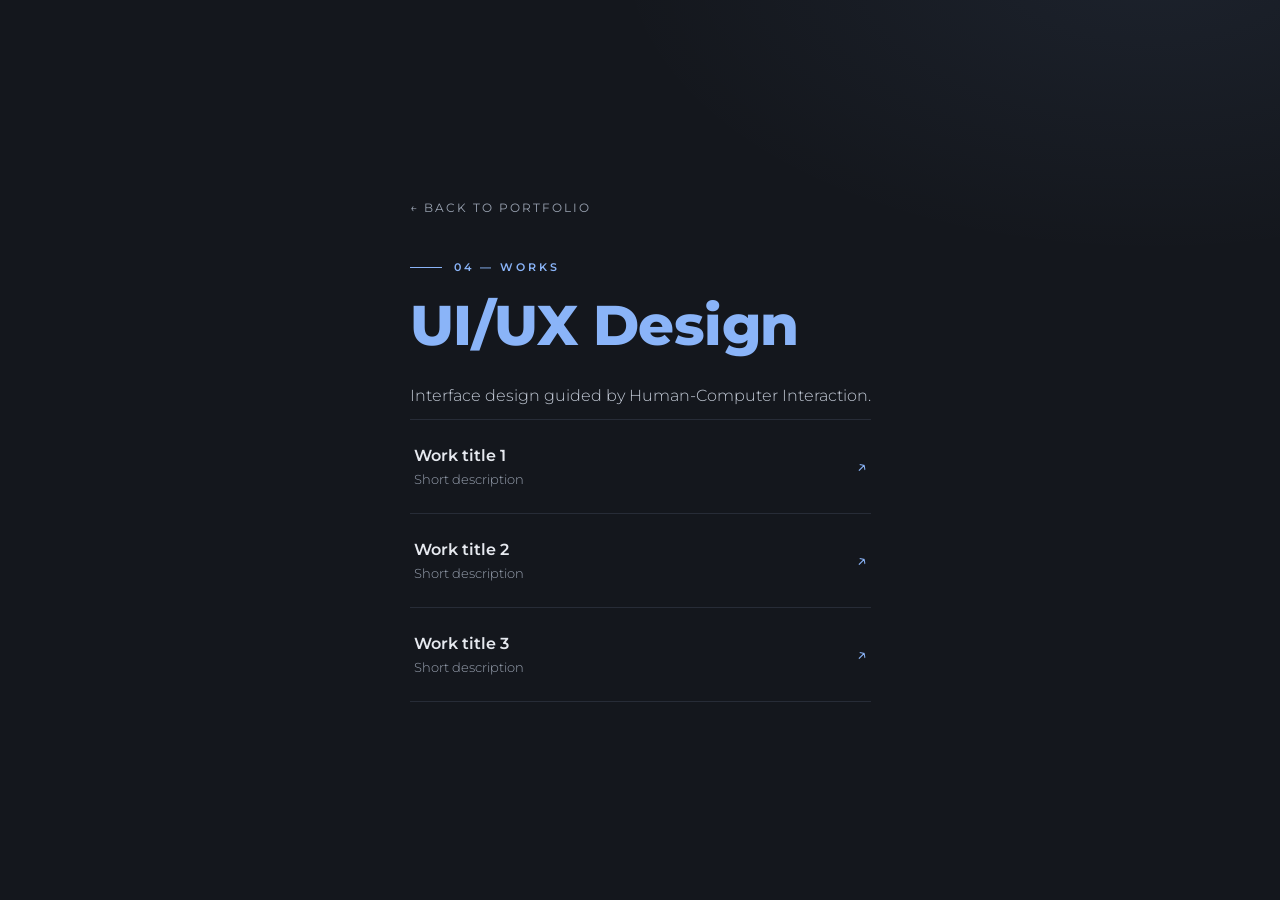
==== works-ui-ux-design.html @ 5be7b19a "Add files via upload" ====
<!DOCTYPE html>
<html lang="en">
<head>
<meta charset="UTF-8">
<meta name="viewport" content="width=device-width, initial-scale=1">
<title>UI/UX Design — Jerome Lopez</title>
<link rel="preconnect" href="https://fonts.googleapis.com">
<link href="https://fonts.googleapis.com/css2?family=Montserrat:wght@300;400;600;800&display=swap" rel="stylesheet">
<link rel="stylesheet" href="style.css">
</head>
<body>
<div class="page">
  <a class="back" href="index.html#skills">← Back to Portfolio</a>
  <div class="tag">04 — Works</div>
  <h2><em>UI/UX Design</em></h2>
  <p class="lead">Interface design guided by Human-Computer Interaction.</p>

  <!-- HOW TO ADD YOUR WORKS:
       Copy one <li> block below for each work.
       Replace href="#" with your link, then change the title and the short description. -->
  <ul class="links">
    <li><a href="#" target="_blank" rel="noopener"><div><span>Work title 1</span><small>Short description</small></div><em>↗</em></a></li>
    <li><a href="#" target="_blank" rel="noopener"><div><span>Work title 2</span><small>Short description</small></div><em>↗</em></a></li>
    <li><a href="#" target="_blank" rel="noopener"><div><span>Work title 3</span><small>Short description</small></div><em>↗</em></a></li>
  </ul>
</div>
</body>
</html>
---- style.css ----
/* ---------- Palette: calm charcoal + soft blue (easy on the eyes) ---------- */
:root{color-scheme:dark;--bg:#14171d;--card:#1b1f27;--ink:#e6e9ef;--muted:#9aa3b2;--accent:#8ab4f8;--line:#272c37}
*{box-sizing:border-box;margin:0;padding:0}
html{scroll-behavior:smooth}
@media(min-width:861px){html{scroll-snap-type:y proximity}section{scroll-snap-align:start}}
body{font-family:'Montserrat',system-ui,sans-serif;color:var(--ink);line-height:1.7;display:grid;grid-template-columns:270px 1fr;min-height:100vh;
background:radial-gradient(900px 500px at 90% -5%,rgba(138,180,248,.07),transparent 60%),var(--bg);background-attachment:fixed}
a{color:inherit}
/* sidebar */
aside{position:sticky;top:0;height:100vh;padding:52px 36px;display:flex;flex-direction:column;justify-content:space-between;border-right:1px solid var(--line)}
.mono{width:56px;height:56px;border-radius:50%;display:grid;place-items:center;font-weight:800;letter-spacing:1px;color:var(--bg);background:var(--accent);margin-bottom:22px}
aside h1{font-size:1.45rem;font-weight:800;line-height:1.15}
aside p{font-size:.78rem;color:var(--muted);margin-top:8px}
nav{display:flex;flex-direction:column;gap:2px;margin-top:36px}
nav a{display:flex;align-items:center;gap:12px;font-size:.74rem;letter-spacing:2px;text-transform:uppercase;text-decoration:none;color:var(--muted);padding:8px 0;transition:.3s}
nav a span{color:var(--accent);font-weight:600;font-size:.68rem}
nav a::after{content:"";height:1px;width:0;background:var(--accent);transition:.3s}
nav a:hover{color:var(--ink)}nav a:hover::after{width:28px}
.foot{font-size:.68rem;color:var(--muted)}
/* layout: every section = one full screen */
main{padding:0 5vw 0 4vw}
section{min-height:100vh;min-height:100svh;display:flex;flex-direction:column;justify-content:center;padding:72px 0;border-bottom:1px solid var(--line)}
section:last-of-type{border-bottom:0}
.tag{font-size:.7rem;letter-spacing:3px;text-transform:uppercase;color:var(--accent);font-weight:600;margin-bottom:18px;display:flex;align-items:center;gap:12px}
.tag::before{content:"";width:32px;height:1px;background:var(--accent)}
h2{font-size:clamp(2.1rem,4.4vw,3.5rem);font-weight:800;line-height:1.08;margin-bottom:26px;letter-spacing:-.5px}
h2 em{font-style:normal;color:var(--accent)}
.lead{font-size:1.02rem;font-weight:300;color:#c3cad6;max-width:620px}
/* hero */
.hero{display:grid;grid-template-columns:1fr 210px;gap:48px;align-items:center}
.roles{height:1.9em;overflow:hidden;margin:6px 0 20px;font-size:1.15rem;font-weight:600;color:var(--accent)}
.roles div{animation:roll 12s cubic-bezier(.7,0,.2,1) infinite}
.roles span{display:block;height:1.9em;line-height:1.9em}
@keyframes roll{0%,20%{transform:translateY(0)}25%,45%{transform:translateY(-1.9em)}50%,70%{transform:translateY(-3.8em)}75%,95%{transform:translateY(-5.7em)}100%{transform:translateY(-7.6em)}}
.chips{display:flex;flex-wrap:wrap;gap:10px;margin-top:26px}
.chip{font-size:.74rem;padding:7px 16px;border:1px solid var(--line);border-radius:99px;color:var(--muted);transition:.3s}
.chip:hover{border-color:var(--accent);color:var(--ink)}
.photo-wrap{justify-self:end}
.photo{position:relative;width:210px;aspect-ratio:1;border-radius:50%;overflow:hidden;background:#c9d3e0;border:1px solid var(--line)}
.photo img{position:absolute;inset:0;width:100%;height:100%;object-fit:cover;object-position:center 8%;mix-blend-mode:multiply}
/* stats */
.stats{display:grid;grid-template-columns:repeat(3,1fr);gap:14px;margin-top:36px}
.stat{padding:20px;border:1px solid var(--line);border-radius:14px;background:var(--card)}
.stat b{display:block;font-size:1.5rem;font-weight:800;color:var(--accent)}
.stat small{font-size:.72rem;color:var(--muted);letter-spacing:1px;text-transform:uppercase}
/* skills / works cards (each is a link) */
.grid{display:grid;grid-template-columns:repeat(2,1fr);gap:16px}
.card{position:relative;display:block;text-decoration:none;padding:28px;border:1px solid var(--line);border-radius:16px;background:var(--card);transition:.35s}
.card:hover{transform:translateY(-5px);border-color:rgba(138,180,248,.5);background:#1e232c}
.card i{font-style:normal;font-size:.7rem;color:var(--accent);font-weight:600;letter-spacing:2px}
.card h3{font-size:1.05rem;margin:8px 0 6px}
.card p{font-size:.86rem;font-weight:300;color:var(--muted)}
.card .t{display:flex;flex-wrap:wrap;gap:6px;margin-top:14px}
.card .t span{font-size:.66rem;padding:3px 10px;border-radius:99px;background:rgba(138,180,248,.1);color:var(--accent)}
.card .go{display:inline-block;margin-top:18px;font-size:.74rem;letter-spacing:1.5px;text-transform:uppercase;color:var(--accent);font-weight:600;transition:.3s}
.card:hover .go{transform:translateX(6px)}
/* education */
.tl{position:relative;padding-left:34px}
.tl::before{content:"";position:absolute;left:7px;top:8px;bottom:8px;width:1px;background:var(--line)}
.ev{position:relative;padding-bottom:36px}
.ev:last-child{padding-bottom:0}
.ev::before{content:"";position:absolute;left:-34px;top:8px;width:15px;height:15px;border-radius:50%;background:var(--bg);border:2px solid var(--accent)}
.ev time{font-size:.72rem;letter-spacing:2px;color:var(--accent);font-weight:600}
.ev h3{font-size:1.2rem;margin:4px 0 2px}
.ev p{font-size:.88rem;color:var(--muted);font-weight:300}
/* contact */
.cta{padding:40px;border:1px solid var(--line);border-radius:20px;background:var(--card)}
.cta p{color:var(--muted);font-size:.9rem;margin-bottom:22px}
.btn{display:inline-block;padding:14px 28px;border-radius:99px;font-weight:600;font-size:.9rem;text-decoration:none;color:var(--bg);background:var(--accent);transition:.3s;word-break:break-all}
.btn:hover{transform:translateY(-3px);box-shadow:0 12px 26px -12px rgba(138,180,248,.7)}
/* works pages */
.page{max-width:760px;margin:0 auto;padding:72px 24px;min-height:100vh;display:flex;flex-direction:column;justify-content:center;grid-column:1/-1}
.back{font-size:.74rem;letter-spacing:2px;text-transform:uppercase;text-decoration:none;color:var(--muted);margin-bottom:40px;transition:.3s;align-self:flex-start}
.back:hover{color:var(--accent)}
.links{list-style:none;margin-top:10px}
.links li{border-top:1px solid var(--line)}
.links li:last-child{border-bottom:1px solid var(--line)}
.links a{display:flex;justify-content:space-between;align-items:center;gap:20px;padding:22px 4px;text-decoration:none;transition:.3s}
.links a span{font-weight:600}
.links a small{display:block;font-weight:300;font-size:.8rem;color:var(--muted)}
.links a em{font-style:normal;color:var(--accent);font-size:1.2rem;transition:.3s}
.links a:hover{padding-left:14px;background:rgba(138,180,248,.05)}
.links a:hover em{transform:translate(3px,-3px)}
/* scroll reveal (CSS only) */
@supports (animation-timeline:view()){
section>*,.card,.ev{animation:rise linear both;animation-timeline:view();animation-range:entry 0% entry 45%}
@keyframes rise{from{opacity:0;transform:translateY(40px)}to{opacity:1;transform:none}}
}
@media(prefers-reduced-motion:reduce){*{animation:none!important;transition:none!important}}
@media(max-width:860px){
body{grid-template-columns:1fr}
aside{position:static;height:auto;padding:28px 24px;border-right:0;border-bottom:1px solid var(--line)}
nav{flex-direction:row;flex-wrap:wrap;gap:2px 18px;margin:20px 0 0}nav a::after{display:none}
.foot{display:none}
main{padding:0 22px}section{padding:56px 0}
.hero{grid-template-columns:1fr;gap:28px}.photo-wrap{order:-1;justify-self:start}.photo{width:150px}
.grid,.stats{grid-template-columns:1fr}
.cta{padding:28px}
}
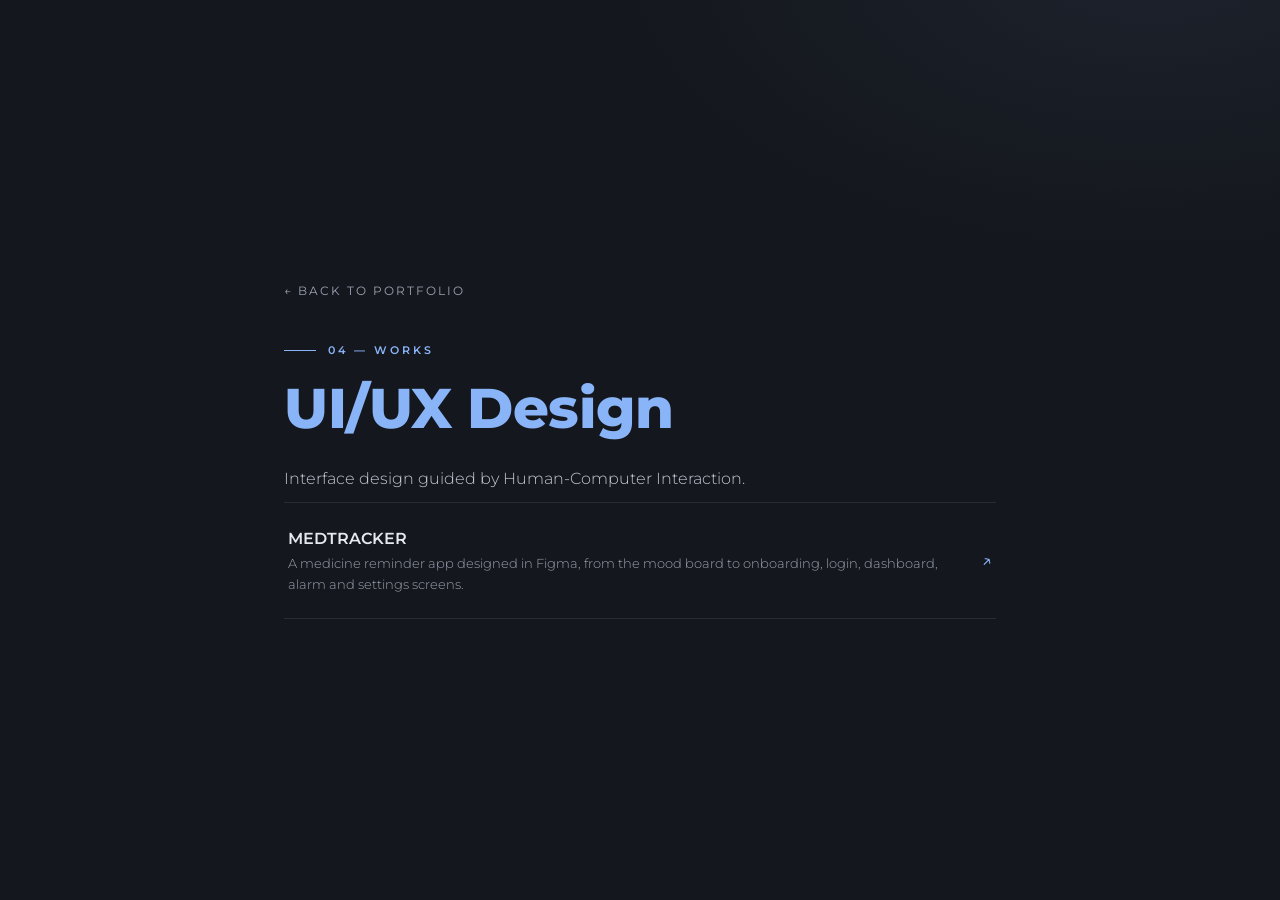
==== commit 45ec7238: "Add MEDTRACKER project to works list Updated the works list with a new project link and description." ====
--- a/works-ui-ux-design.html
+++ b/works-ui-ux-design.html
@@ -19,9 +19,7 @@
        Copy one <li> block below for each work.
        Replace href="#" with your link, then change the title and the short description. -->
   <ul class="links">
-    <li><a href="#" target="_blank" rel="noopener"><div><span>Work title 1</span><small>Short description</small></div><em>↗</em></a></li>
-    <li><a href="#" target="_blank" rel="noopener"><div><span>Work title 2</span><small>Short description</small></div><em>↗</em></a></li>
-    <li><a href="#" target="_blank" rel="noopener"><div><span>Work title 3</span><small>Short description</small></div><em>↗</em></a></li>
+    <li><a href="https://www.figma.com/design/9jikvwoWvUIOyl38DgNaGt/MEDTRACKER?node-id=0-1&t=mqdBPepV6BYO2rdz-1" target="_blank" rel="noopener"><div><span>MEDTRACKER</span><small>A medicine reminder app designed in Figma, from the mood board to onboarding, login, dashboard, alarm and settings screens.</small></div><em>↗</em></a></li>
   </ul>
 </div>
 </body>
